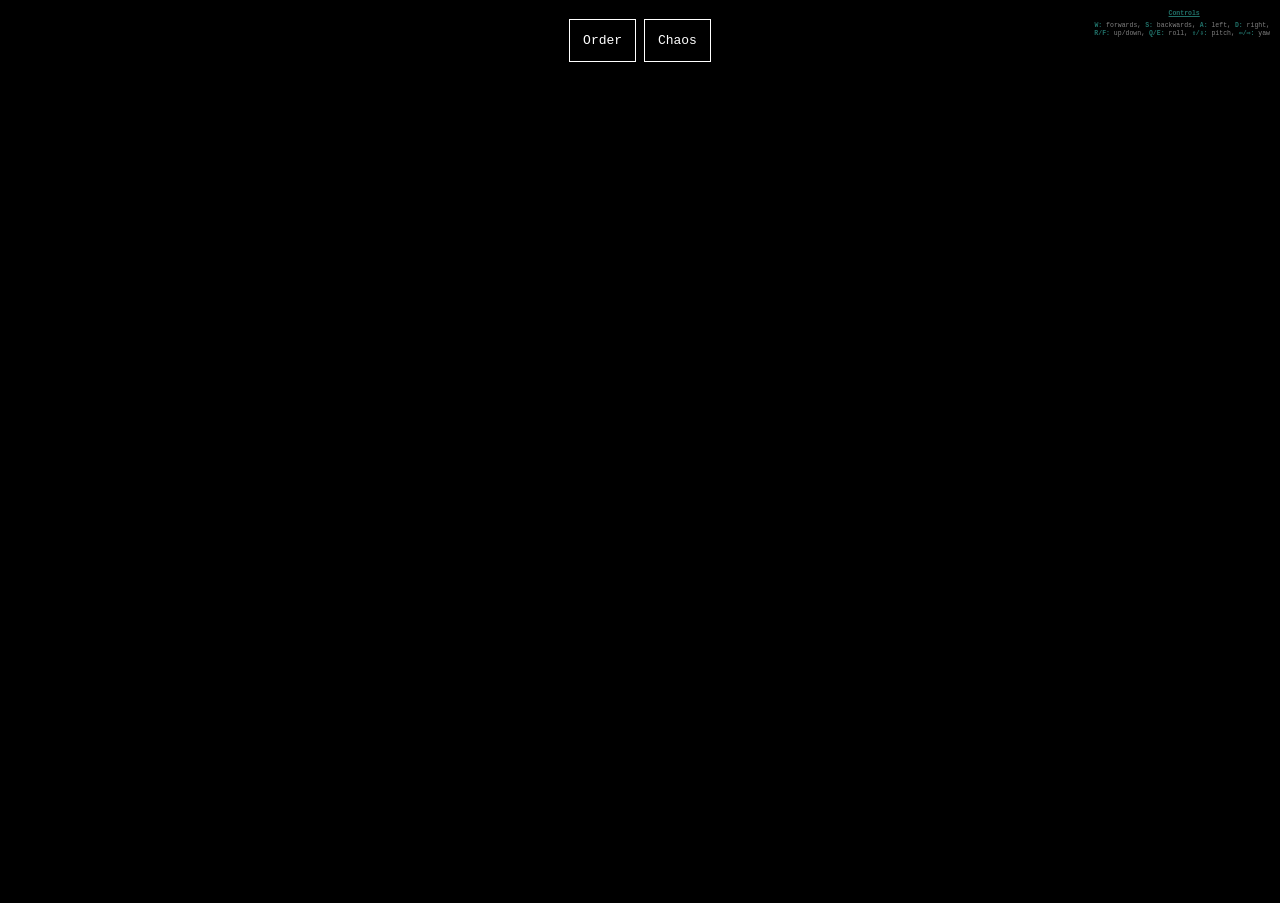
==== index.html @ f15c3f22 "hide controls on mobile" ====
<!DOCTYPE html>
<html lang="en">
	<head>
		<title>WebGL Bookshelf</title>
		<meta charset="utf-8">
		<meta name="viewport" content="width=device-width, user-scalable=no, minimum-scale=1.0, maximum-scale=1.0">
		<link rel="stylesheet" type="text/css" href="gallery.css">
	</head>
	<body>
		<!--  -->
		<!-- SCRIPTS -->
		<!--  -->
		<script src="js/lib/three.js"></script>
		<script src="js/lib/Detector.js"></script>
		<script src="js/lib/FlyControls.js"></script>
		<!-- load the books -->
		<script src="data/books.js"></script>
		<!-- <script src="js/lib/ImageBitmapLoader.js"></script> -->
		<script>
			function bigControls() {
				var style = document.getElementById('controls').style;
				style.opacity = 1.0;
				style.fontSize = '200%';
				style.position = 'absolute';
				style.zIndex = 100;
				style.paddingTop = '100px';
				style.paddingRight = '100px';
				style.paddingLeft = '10px';
				style.paddingBottom = '10%';
				style.backgroundColor = 'rgba(0,0,0,0.8)';
			}
			function initControls() {
				var style = document.getElementById('controls').style;
				style.opacity = 0.5;
				style.fontSize = '50%';
				style.position = 'absolute';
				style.zIndex = 100;
				style.top = '10px';
				style.right = '10px';
				style.paddingTop = '0px';
				style.paddingRight = '0px';
				style.paddingLeft = '0px';
				style.paddingBottom = '0px';
				style.backgroundColor = 'rgba(0,0,0,0)';
			}
		</script>
		<!--  -->
		<!-- DOM -->
		<!--  -->
		<div id="info">
			<div class="actions">
				<span id="reset_btn">Order</span>
				<span id="scramble_btn">Chaos</span>
				<!-- <span id="spin_btn">Spin</span> -->
			</div>
		</div>

		<div id="controls"
			 onmouseover="bigControls()"
			 onmouseout="initControls()"
			 onclick="initControls()"
		>
			<p class="controlstext">
				<b><u>Controls</u></b>
			</p>
			<b>W:</b> forwards, <b>S:</b> backwards, <b>A:</b> left, <b>D:</b> right,
			<br>
			<b>R/F:</b> up/down, <b>Q/E:</b> roll, <b>&#8679;/&#8681;:</b> pitch, <b>&#8678;/&#8680;:</b> yaw<br/>
		</div>

		<script src="js/bookworm.js"></script>
		<script>
			window.mobilecheck = function() {
				var check = false;
				(function(a){if(/(android|bb\d+|meego).+mobile|avantgo|bada\/|blackberry|blazer|compal|elaine|fennec|hiptop|iemobile|ip(hone|od)|iris|kindle|lge |maemo|midp|mmp|mobile.+firefox|netfront|opera m(ob|in)i|palm( os)?|phone|p(ixi|re)\/|plucker|pocket|psp|series(4|6)0|symbian|treo|up\.(browser|link)|vodafone|wap|windows ce|xda|xiino/i.test(a)||/1207|6310|6590|3gso|4thp|50[1-6]i|770s|802s|a wa|abac|ac(er|oo|s\-)|ai(ko|rn)|al(av|ca|co)|amoi|an(ex|ny|yw)|aptu|ar(ch|go)|as(te|us)|attw|au(di|\-m|r |s )|avan|be(ck|ll|nq)|bi(lb|rd)|bl(ac|az)|br(e|v)w|bumb|bw\-(n|u)|c55\/|capi|ccwa|cdm\-|cell|chtm|cldc|cmd\-|co(mp|nd)|craw|da(it|ll|ng)|dbte|dc\-s|devi|dica|dmob|do(c|p)o|ds(12|\-d)|el(49|ai)|em(l2|ul)|er(ic|k0)|esl8|ez([4-7]0|os|wa|ze)|fetc|fly(\-|_)|g1 u|g560|gene|gf\-5|g\-mo|go(\.w|od)|gr(ad|un)|haie|hcit|hd\-(m|p|t)|hei\-|hi(pt|ta)|hp( i|ip)|hs\-c|ht(c(\-| |_|a|g|p|s|t)|tp)|hu(aw|tc)|i\-(20|go|ma)|i230|iac( |\-|\/)|ibro|idea|ig01|ikom|im1k|inno|ipaq|iris|ja(t|v)a|jbro|jemu|jigs|kddi|keji|kgt( |\/)|klon|kpt |kwc\-|kyo(c|k)|le(no|xi)|lg( g|\/(k|l|u)|50|54|\-[a-w])|libw|lynx|m1\-w|m3ga|m50\/|ma(te|ui|xo)|mc(01|21|ca)|m\-cr|me(rc|ri)|mi(o8|oa|ts)|mmef|mo(01|02|bi|de|do|t(\-| |o|v)|zz)|mt(50|p1|v )|mwbp|mywa|n10[0-2]|n20[2-3]|n30(0|2)|n50(0|2|5)|n7(0(0|1)|10)|ne((c|m)\-|on|tf|wf|wg|wt)|nok(6|i)|nzph|o2im|op(ti|wv)|oran|owg1|p800|pan(a|d|t)|pdxg|pg(13|\-([1-8]|c))|phil|pire|pl(ay|uc)|pn\-2|po(ck|rt|se)|prox|psio|pt\-g|qa\-a|qc(07|12|21|32|60|\-[2-7]|i\-)|qtek|r380|r600|raks|rim9|ro(ve|zo)|s55\/|sa(ge|ma|mm|ms|ny|va)|sc(01|h\-|oo|p\-)|sdk\/|se(c(\-|0|1)|47|mc|nd|ri)|sgh\-|shar|sie(\-|m)|sk\-0|sl(45|id)|sm(al|ar|b3|it|t5)|so(ft|ny)|sp(01|h\-|v\-|v )|sy(01|mb)|t2(18|50)|t6(00|10|18)|ta(gt|lk)|tcl\-|tdg\-|tel(i|m)|tim\-|t\-mo|to(pl|sh)|ts(70|m\-|m3|m5)|tx\-9|up(\.b|g1|si)|utst|v400|v750|veri|vi(rg|te)|vk(40|5[0-3]|\-v)|vm40|voda|vulc|vx(52|53|60|61|70|80|81|83|85|98)|w3c(\-| )|webc|whit|wi(g |nc|nw)|wmlb|wonu|x700|yas\-|your|zeto|zte\-/i.test(a.substr(0,4))) check = true;})(navigator.userAgent||navigator.vendor||window.opera);
				return check;
			};
			if (window.mobilecheck() == true) {
				document.getElementById('controls').style.visibility = 'hidden';
				alert('If you come back with a mouse and keyboard, you can zip around with the flight controls.')
			}
		</script>
	</body>
</html>
---- gallery.css ----
body{
	font-family: Monospace;
	background-color: #000;
	color: #fff;
	margin: 0px;
	overflow: hidden;
}
.noselect {
  -webkit-touch-callout: none; /* iOS Safari */
    -webkit-user-select: none; /* Safari */
     -khtml-user-select: none; /* Konqueror HTML */
       -moz-user-select: none; /* Firefox */
        -ms-user-select: none; /* Internet Explorer/Edge */
            user-select: none; /* Non-prefixed version, currently
                                  supported by Chrome and Opera */
}
/*#homepage {
	position: absolute;
	z-index: 999;
	top: 10px;
	width: 150px;
	height: 50px;
	cursor: pointer;
	background-image: url('/images/home.png');
	background-repeat: no-repeat;
	background-size: contain;
}*/
#info {
	position: absolute;
	top: 10px;
	width: 100%;
	text-align: center;
	z-index: 100;
	display: block;
}
#controls {
	border-radius: 5%;
	opacity: 0.5;
	font-size: 50%;
	position: absolute;
	text-align: right;
	z-index: 100;
	top: 10px;
	right: 10px;
}
.controlstext {
	margin: 0px;
	margin-bottom: 5px;
	margin-right: 40%;
}
.button {
	position: absolute;
	left: 10px;
	color: turquoise;
	font-weight: bold;
	text-decoration: underline;
	cursor: pointer
}
.actions {
	padding: 5px;
	line-height: 0;
}
.actions span {
	line-height: 4em;
	padding: 1em;
	border: 1px solid white;
	cursor: pointer;
	white-space: nowrap;
	user-select: none;
}
b,
.actions span:hover {
	color: turquoise;
	border-color: turquoise;
}
.actions span.on,
.actions span:active {
	color: black;
	background-color: turquoise;
	border-color: turquoise;
}
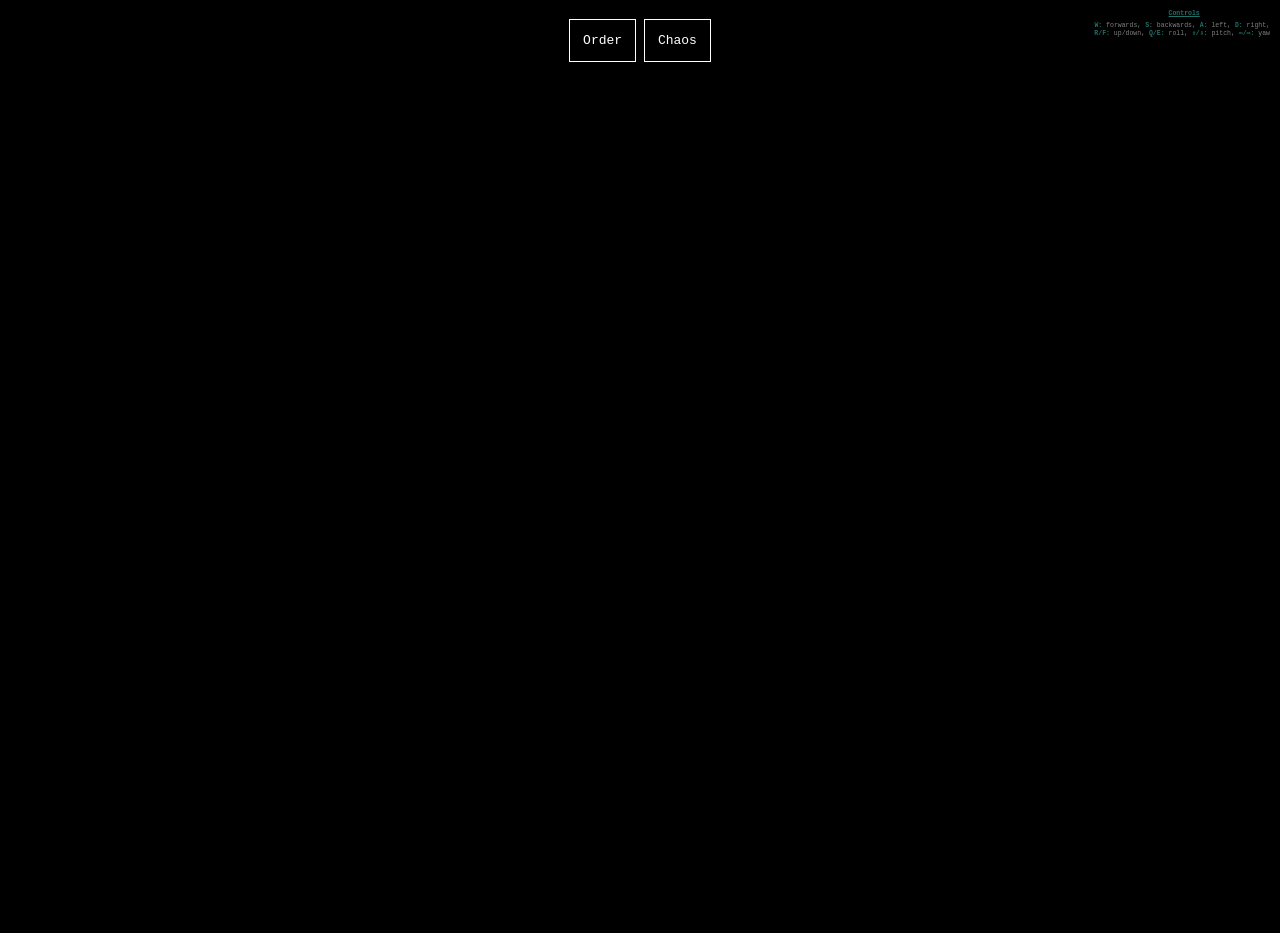
==== commit 82464f88: "some refactor and cleanup" ====
--- a/index.html
+++ b/index.html
@@ -1,84 +1,26 @@
 <!DOCTYPE html>
 <html lang="en">
 	<head>
-		<title>WebGL Bookshelf</title>
+		<title>WebGL Books</title>
 		<meta charset="utf-8">
 		<meta name="viewport" content="width=device-width, user-scalable=no, minimum-scale=1.0, maximum-scale=1.0">
-		<link rel="stylesheet" type="text/css" href="gallery.css">
+		<link rel="stylesheet" type="text/css" href="css/main.css">
 	</head>
 	<body>
-		<!--  -->
-		<!-- SCRIPTS -->
-		<!--  -->
+		<!-- <script src="js/lib/ImageBitmapLoader.js"></script> -->
 		<script src="js/lib/three.js"></script>
 		<script src="js/lib/Detector.js"></script>
 		<script src="js/lib/FlyControls.js"></script>
-		<!-- load the books -->
+		<!-- load the events data -->
 		<script src="data/books.js"></script>
-		<!-- <script src="js/lib/ImageBitmapLoader.js"></script> -->
-		<script>
-			function bigControls() {
-				var style = document.getElementById('controls').style;
-				style.opacity = 1.0;
-				style.fontSize = '200%';
-				style.position = 'absolute';
-				style.zIndex = 100;
-				style.paddingTop = '100px';
-				style.paddingRight = '100px';
-				style.paddingLeft = '10px';
-				style.paddingBottom = '10%';
-				style.backgroundColor = 'rgba(0,0,0,0.8)';
-			}
-			function initControls() {
-				var style = document.getElementById('controls').style;
-				style.opacity = 0.5;
-				style.fontSize = '50%';
-				style.position = 'absolute';
-				style.zIndex = 100;
-				style.top = '10px';
-				style.right = '10px';
-				style.paddingTop = '0px';
-				style.paddingRight = '0px';
-				style.paddingLeft = '0px';
-				style.paddingBottom = '0px';
-				style.backgroundColor = 'rgba(0,0,0,0)';
-			}
-		</script>
-		<!--  -->
-		<!-- DOM -->
-		<!--  -->
-		<div id="info">
-			<div class="actions">
-				<span id="reset_btn">Order</span>
-				<span id="scramble_btn">Chaos</span>
-				<!-- <span id="spin_btn">Spin</span> -->
-			</div>
-		</div>
-
-		<div id="controls"
-			 onmouseover="bigControls()"
-			 onmouseout="initControls()"
-			 onclick="initControls()"
-		>
-			<p class="controlstext">
-				<b><u>Controls</u></b>
-			</p>
-			<b>W:</b> forwards, <b>S:</b> backwards, <b>A:</b> left, <b>D:</b> right,
-			<br>
-			<b>R/F:</b> up/down, <b>Q/E:</b> roll, <b>&#8679;/&#8681;:</b> pitch, <b>&#8678;/&#8680;:</b> yaw<br/>
-		</div>
-
+		<!-- check for WebGL / mobile device -->
+		<script src="js/check-support.js"></script>
+		<!-- initialize UI controls -->
+ 		<script src="js/init-ui.js"></script>
+ 		<!-- 
+ 			initialize animation loop
+ 			and visualize books data:
+ 		-->
 		<script src="js/bookworm.js"></script>
-		<script>
-			window.mobilecheck = function() {
-				var check = false;
-				(function(a){if(/(android|bb\d+|meego).+mobile|avantgo|bada\/|blackberry|blazer|compal|elaine|fennec|hiptop|iemobile|ip(hone|od)|iris|kindle|lge |maemo|midp|mmp|mobile.+firefox|netfront|opera m(ob|in)i|palm( os)?|phone|p(ixi|re)\/|plucker|pocket|psp|series(4|6)0|symbian|treo|up\.(browser|link)|vodafone|wap|windows ce|xda|xiino/i.test(a)||/1207|6310|6590|3gso|4thp|50[1-6]i|770s|802s|a wa|abac|ac(er|oo|s\-)|ai(ko|rn)|al(av|ca|co)|amoi|an(ex|ny|yw)|aptu|ar(ch|go)|as(te|us)|attw|au(di|\-m|r |s )|avan|be(ck|ll|nq)|bi(lb|rd)|bl(ac|az)|br(e|v)w|bumb|bw\-(n|u)|c55\/|capi|ccwa|cdm\-|cell|chtm|cldc|cmd\-|co(mp|nd)|craw|da(it|ll|ng)|dbte|dc\-s|devi|dica|dmob|do(c|p)o|ds(12|\-d)|el(49|ai)|em(l2|ul)|er(ic|k0)|esl8|ez([4-7]0|os|wa|ze)|fetc|fly(\-|_)|g1 u|g560|gene|gf\-5|g\-mo|go(\.w|od)|gr(ad|un)|haie|hcit|hd\-(m|p|t)|hei\-|hi(pt|ta)|hp( i|ip)|hs\-c|ht(c(\-| |_|a|g|p|s|t)|tp)|hu(aw|tc)|i\-(20|go|ma)|i230|iac( |\-|\/)|ibro|idea|ig01|ikom|im1k|inno|ipaq|iris|ja(t|v)a|jbro|jemu|jigs|kddi|keji|kgt( |\/)|klon|kpt |kwc\-|kyo(c|k)|le(no|xi)|lg( g|\/(k|l|u)|50|54|\-[a-w])|libw|lynx|m1\-w|m3ga|m50\/|ma(te|ui|xo)|mc(01|21|ca)|m\-cr|me(rc|ri)|mi(o8|oa|ts)|mmef|mo(01|02|bi|de|do|t(\-| |o|v)|zz)|mt(50|p1|v )|mwbp|mywa|n10[0-2]|n20[2-3]|n30(0|2)|n50(0|2|5)|n7(0(0|1)|10)|ne((c|m)\-|on|tf|wf|wg|wt)|nok(6|i)|nzph|o2im|op(ti|wv)|oran|owg1|p800|pan(a|d|t)|pdxg|pg(13|\-([1-8]|c))|phil|pire|pl(ay|uc)|pn\-2|po(ck|rt|se)|prox|psio|pt\-g|qa\-a|qc(07|12|21|32|60|\-[2-7]|i\-)|qtek|r380|r600|raks|rim9|ro(ve|zo)|s55\/|sa(ge|ma|mm|ms|ny|va)|sc(01|h\-|oo|p\-)|sdk\/|se(c(\-|0|1)|47|mc|nd|ri)|sgh\-|shar|sie(\-|m)|sk\-0|sl(45|id)|sm(al|ar|b3|it|t5)|so(ft|ny)|sp(01|h\-|v\-|v )|sy(01|mb)|t2(18|50)|t6(00|10|18)|ta(gt|lk)|tcl\-|tdg\-|tel(i|m)|tim\-|t\-mo|to(pl|sh)|ts(70|m\-|m3|m5)|tx\-9|up(\.b|g1|si)|utst|v400|v750|veri|vi(rg|te)|vk(40|5[0-3]|\-v)|vm40|voda|vulc|vx(52|53|60|61|70|80|81|83|85|98)|w3c(\-| )|webc|whit|wi(g |nc|nw)|wmlb|wonu|x700|yas\-|your|zeto|zte\-/i.test(a.substr(0,4))) check = true;})(navigator.userAgent||navigator.vendor||window.opera);
-				return check;
-			};
-			if (window.mobilecheck() == true) {
-				document.getElementById('controls').style.visibility = 'hidden';
-				alert('If you come back with a mouse and keyboard, you can zip around with the flight controls.')
-			}
-		</script>
 	</body>
-</html>
+</html>
--- a/css/main.css
+++ b/css/main.css
@@ -0,0 +1,81 @@
+body {
+	font-family: Monospace;
+	background-color: #000;
+	color: #fff;
+	margin: 0px;
+	overflow: hidden;
+}
+.noselect {
+  -webkit-touch-callout: none; /* iOS Safari */
+    -webkit-user-select: none; /* Safari */
+     -khtml-user-select: none; /* Konqueror HTML */
+       -moz-user-select: none; /* Firefox */
+        -ms-user-select: none; /* Internet Explorer/Edge */
+            user-select: none; /* Non-prefixed version, currently
+                                  supported by Chrome and Opera */
+}
+/*#homepage {
+	position: absolute;
+	z-index: 999;
+	top: 10px;
+	width: 150px;
+	height: 50px;
+	cursor: pointer;
+	background-image: url('/images/home.png');
+	background-repeat: no-repeat;
+	background-size: contain;
+}*/
+#info {
+	position: absolute;
+	top: 10px;
+	width: 100%;
+	text-align: center;
+	z-index: 100;
+	display: block;
+}
+#controls {
+	border-radius: 5%;
+	opacity: 0.5;
+	font-size: 50%;
+	position: absolute;
+	text-align: right;
+	z-index: 100;
+	top: 10px;
+	right: 10px;
+}
+.controlstext {
+	margin: 0px;
+	margin-bottom: 5px;
+	margin-right: 40%;
+}
+.button {
+	position: absolute;
+	left: 10px;
+	color: turquoise;
+	font-weight: bold;
+	text-decoration: underline;
+	cursor: pointer
+}
+.actions {
+	padding: 5px;
+	line-height: 0;
+}
+.actions span {
+	line-height: 4em;
+	padding: 1em;
+	border: 1px solid white;
+	cursor: pointer;
+	white-space: nowrap;
+	user-select: none;
+}
+b,
+.actions span:hover {
+	color: turquoise;
+	border-color: turquoise;
+}
+.actions span.on,
+.actions span:active {
+	color: black;
+	background-color: turquoise;
+	border-color: turquoise;
+}
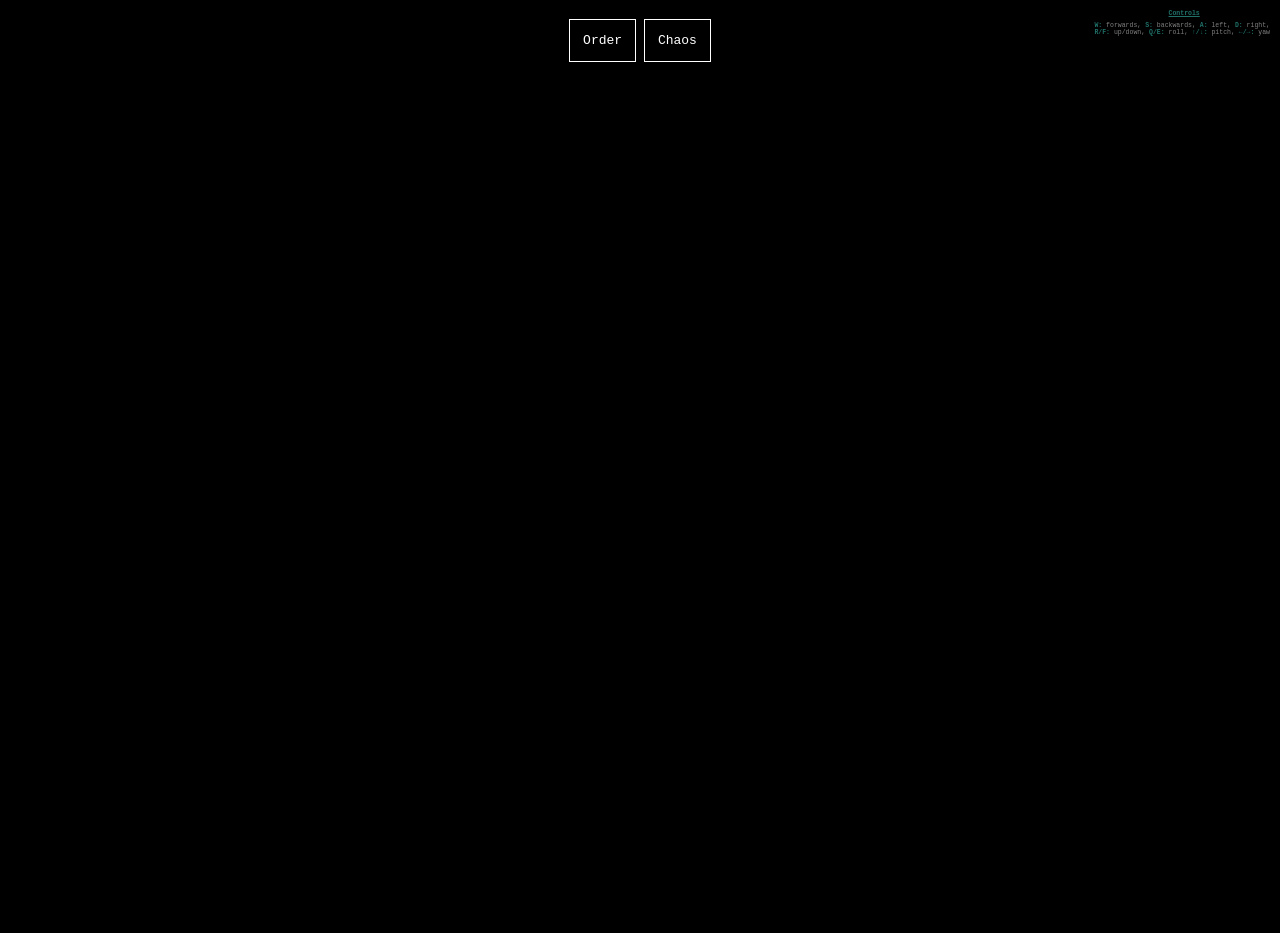
==== commit 6833ffd6: "init ui before performing mobile check" ====
--- a/index.html
+++ b/index.html
@@ -13,10 +13,10 @@
 		<script src="js/lib/FlyControls.js"></script>
 		<!-- load the events data -->
 		<script src="data/books.js"></script>
-		<!-- check for WebGL / mobile device -->
-		<script src="js/check-support.js"></script>
 		<!-- initialize UI controls -->
  		<script src="js/init-ui.js"></script>
+ 		<!-- check for WebGL / mobile device -->
+		<script src="js/check-support.js"></script>
  		<!-- 
  			initialize animation loop
  			and visualize books data:
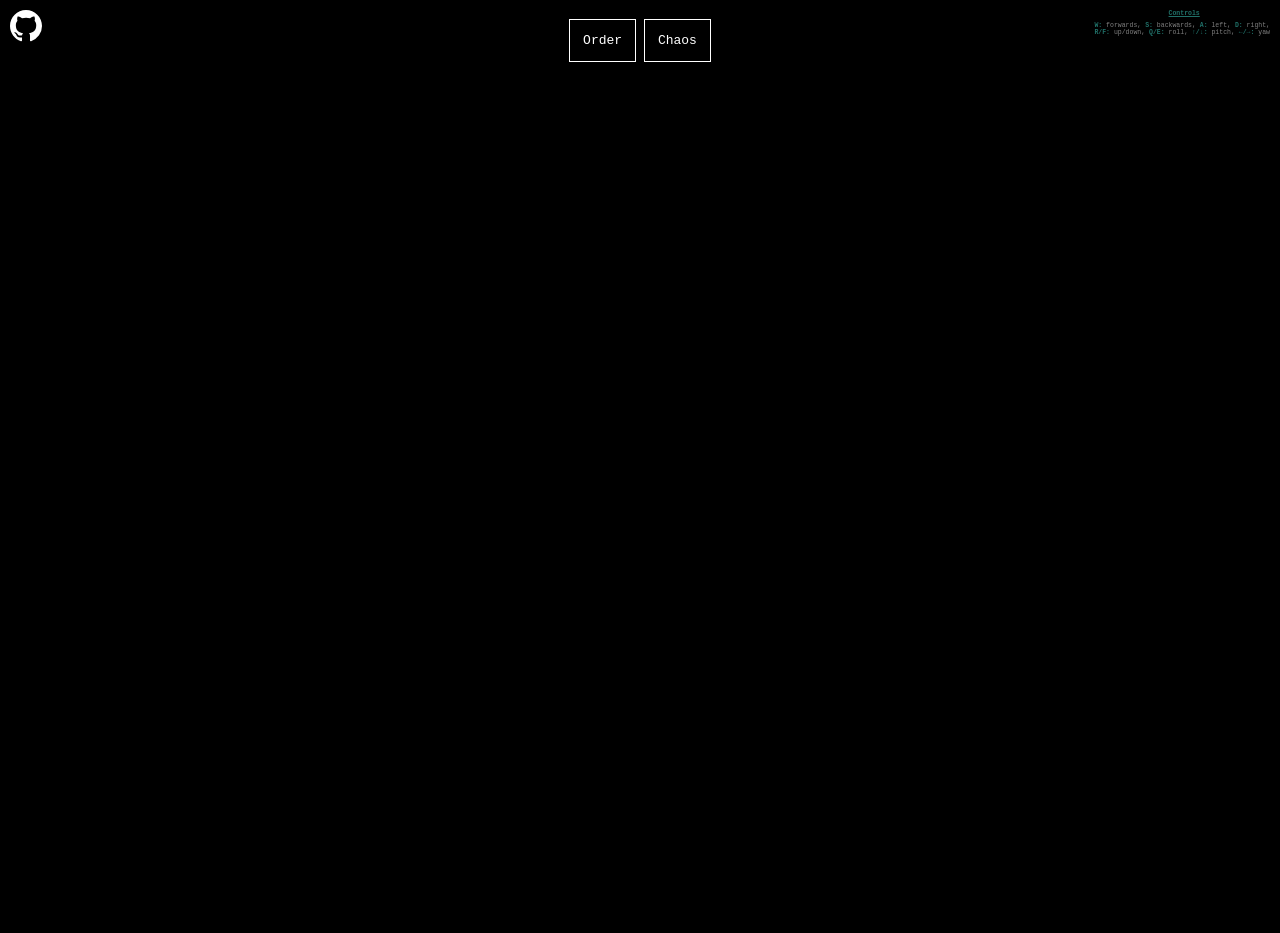
==== commit fe72b0df: "gitcat link" ====
--- a/index.html
+++ b/index.html
@@ -5,12 +5,15 @@
 		<meta charset="utf-8">
 		<meta name="viewport" content="width=device-width, user-scalable=no, minimum-scale=1.0, maximum-scale=1.0">
 		<link rel="stylesheet" type="text/css" href="css/main.css">
+		<link rel="icon" href="img/favicon.ico">
 	</head>
 	<body>
 		<!-- <script src="js/lib/ImageBitmapLoader.js"></script> -->
 		<script src="js/lib/three.js"></script>
 		<script src="js/lib/Detector.js"></script>
 		<script src="js/lib/FlyControls.js"></script>
+		<script src="js/lib/OrbitControls.js"></script>
+		<!-- <script src="js/lib/TrackballControls.js"></script> -->
 		<!-- load the events data -->
 		<script src="data/books.js"></script>
 		<!-- initialize UI controls -->
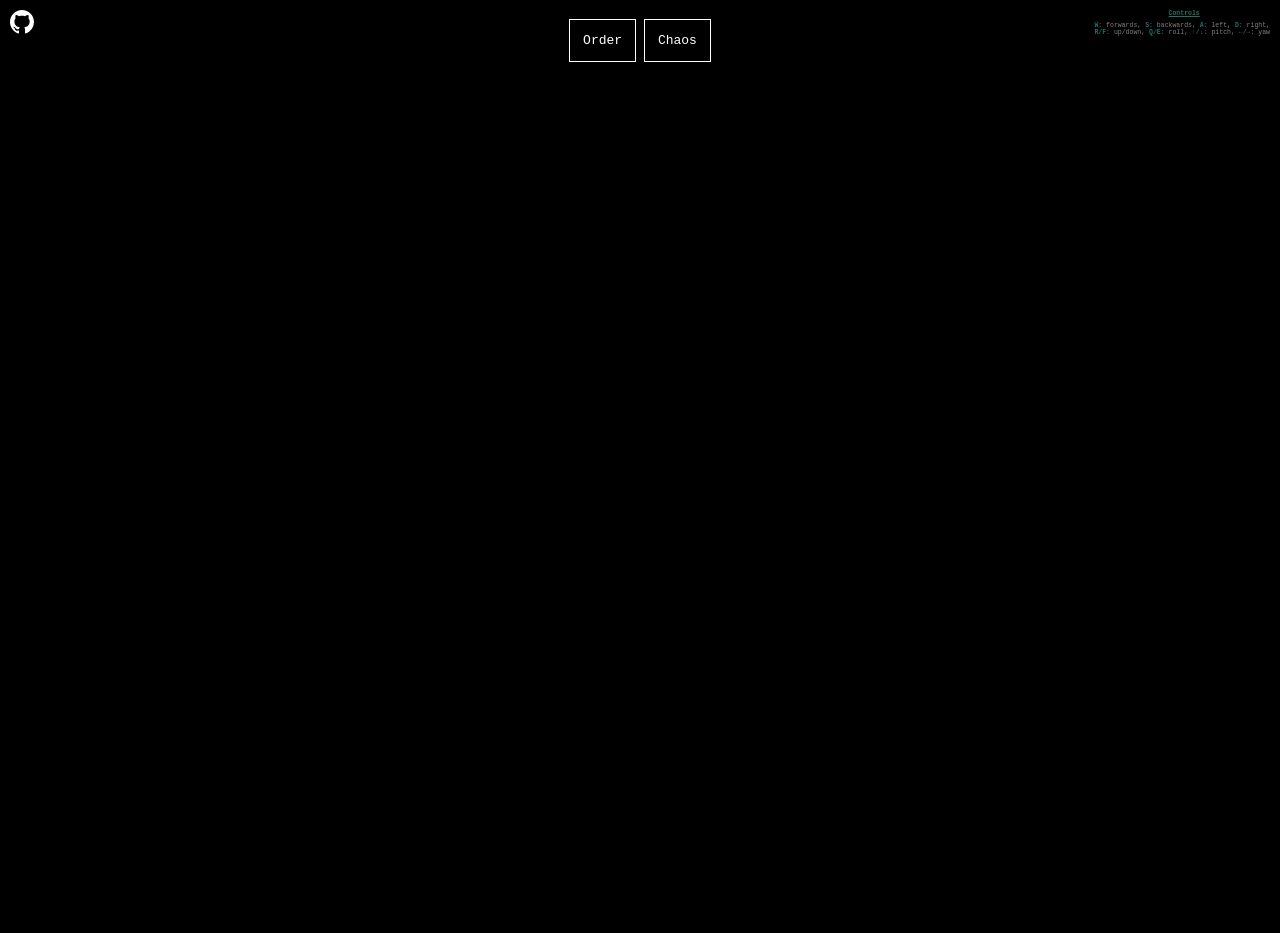
==== commit cf0b7512: "The Secret History by Donna Tartt" ====
--- a/index.html
+++ b/index.html
@@ -1,7 +1,7 @@
 <!DOCTYPE html>
 <html lang="en">
 	<head>
-		<title>WebGL Books</title>
+		<title>The Library</title>
 		<meta charset="utf-8">
 		<meta name="viewport" content="width=device-width, user-scalable=no, minimum-scale=1.0, maximum-scale=1.0">
 		<link rel="stylesheet" type="text/css" href="css/main.css">
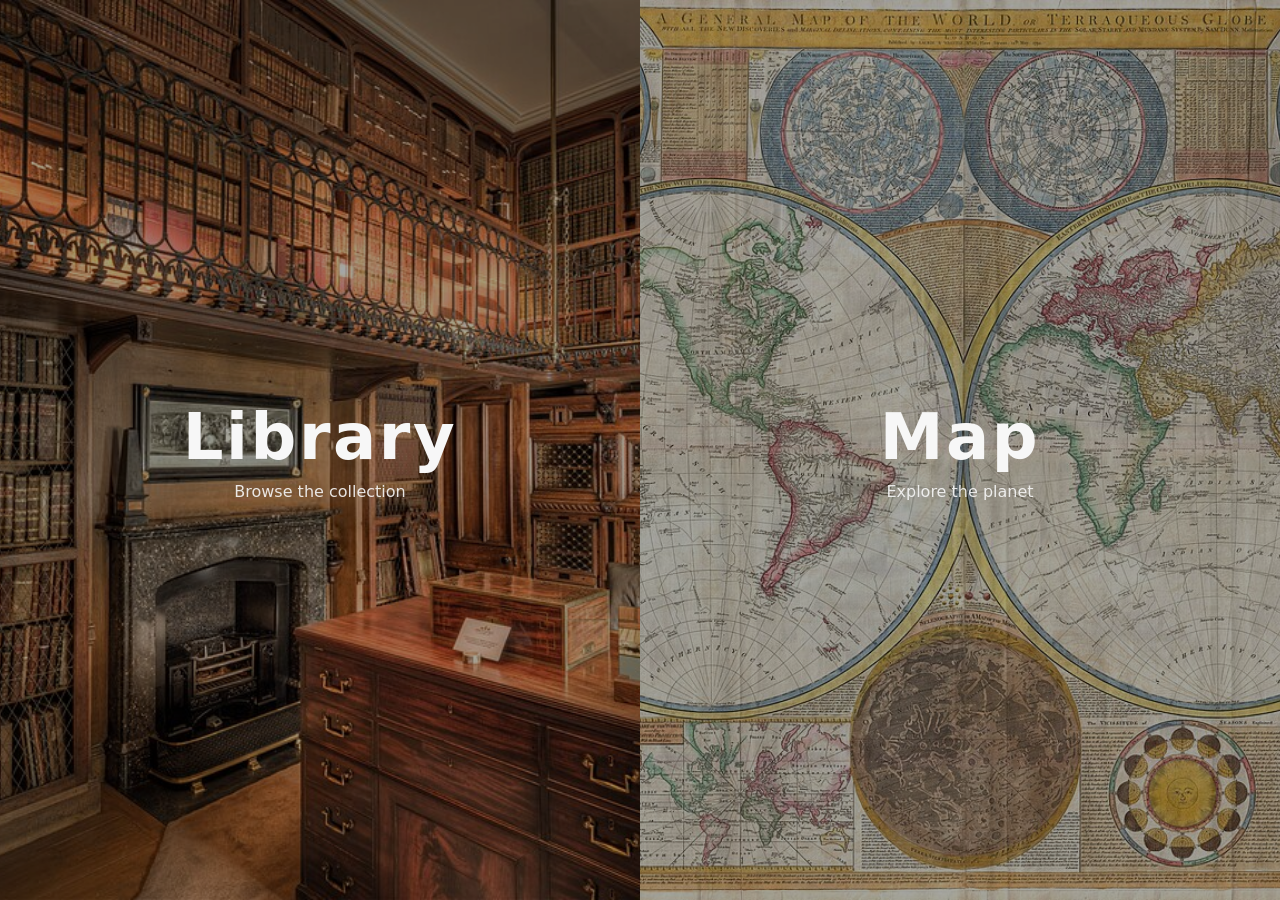
==== commit daa573d3: "new landing page; interlinked map and library" ====
--- a/index.html
+++ b/index.html
@@ -1,29 +1,127 @@
 <!DOCTYPE html>
 <html lang="en">
-	<head>
-		<title>The Library</title>
-		<meta charset="utf-8">
-		<meta name="viewport" content="width=device-width, user-scalable=no, minimum-scale=1.0, maximum-scale=1.0">
-		<link rel="stylesheet" type="text/css" href="css/main.css">
-		<link rel="icon" href="img/favicon.ico">
-	</head>
-	<body>
-		<!-- <script src="js/lib/ImageBitmapLoader.js"></script> -->
-		<script src="js/lib/three.js"></script>
-		<script src="js/lib/Detector.js"></script>
-		<script src="js/lib/FlyControls.js"></script>
-		<script src="js/lib/OrbitControls.js"></script>
-		<!-- <script src="js/lib/TrackballControls.js"></script> -->
-		<!-- load the events data -->
-		<script src="data/books.js"></script>
-		<!-- initialize UI controls -->
- 		<script src="js/init-ui.js"></script>
- 		<!-- check for WebGL / mobile device -->
-		<script src="js/check-support.js"></script>
- 		<!-- 
- 			initialize animation loop
- 			and visualize books data:
- 		-->
-		<script src="js/bookworm.js"></script>
-	</body>
+<head>
+    <meta charset="utf-8">
+    <meta name="viewport" content="width=device-width, user-scalable=no, minimum-scale=1.0, maximum-scale=1.0">
+    <link rel="stylesheet" type="text/css" href="css/main.css">
+    <link rel="icon" href="img/favicon.ico">
+</head>
+<title>The Library</title>
+
+<style>
+:root {
+  --bg: #0f1115;
+  --text: #f7f7f7;
+  --overlay: rgba(0,0,0,.35);
+}
+
+* {
+  box-sizing: border-box;
+  margin: 0;
+}
+
+html, body {
+  height: 100%;
+  font-family: system-ui, -apple-system, BlinkMacSystemFont, "Segoe UI",
+               Roboto, Helvetica, Arial, sans-serif;
+  background: var(--bg);
+  color: var(--text);
+}
+
+.container {
+  display: grid;
+  grid-template-columns: 1fr 1fr;
+  height: 100vh;
+}
+
+.portal {
+  position: relative;
+  display: flex;
+  align-items: center;
+  justify-content: center;
+  text-decoration: none;
+  color: inherit;
+  overflow: hidden;
+}
+
+.portal::before {
+  content: "";
+  position: absolute;
+  inset: 0;
+  background-size: cover;
+  background-position: center;
+  transform: scale(1);
+  transition: transform .6s ease;
+}
+
+.portal::after {
+  content: "";
+  position: absolute;
+  inset: 0;
+  background: var(--overlay);
+  transition: background .3s ease;
+}
+
+.portal:hover::before {
+  transform: scale(1.05);
+}
+
+.portal:hover::after {
+  background: rgba(0,0,0,.2);
+}
+
+.library::before {
+  background-image:
+    url("img/Abbotsford_House_Study_Room.jpg");
+}
+
+.map::before {
+  background-image:
+    url("img/World_Map_Samuel_Dunn_1794.jpg");
+}
+
+.label {
+  position: relative;
+  z-index: 2;
+  text-align: center;
+}
+
+.label h1 {
+  font-size: clamp(2rem, 5vw, 4rem);
+  font-weight: 700;
+  letter-spacing: .04em;
+}
+
+.label p {
+  margin-top: .5rem;
+  opacity: .9;
+  font-size: 1rem;
+}
+
+@media (max-width: 800px) {
+  .container {
+    grid-template-columns: 1fr;
+    grid-template-rows: 1fr 1fr;
+  }
+}
+</style>
+</head>
+
+<body>
+  <main class="container">
+    <a class="portal library" href="library.html">
+      <div class="label">
+        <h1>Library</h1>
+        <p>Browse the collection</p>
+      </div>
+    </a>
+
+    <a class="portal map" href="map.html">
+      <div class="label">
+        <h1>Map</h1>
+        <p>Explore the planet</p>
+      </div>
+    </a>
+  </main>
+</body>
 </html>
